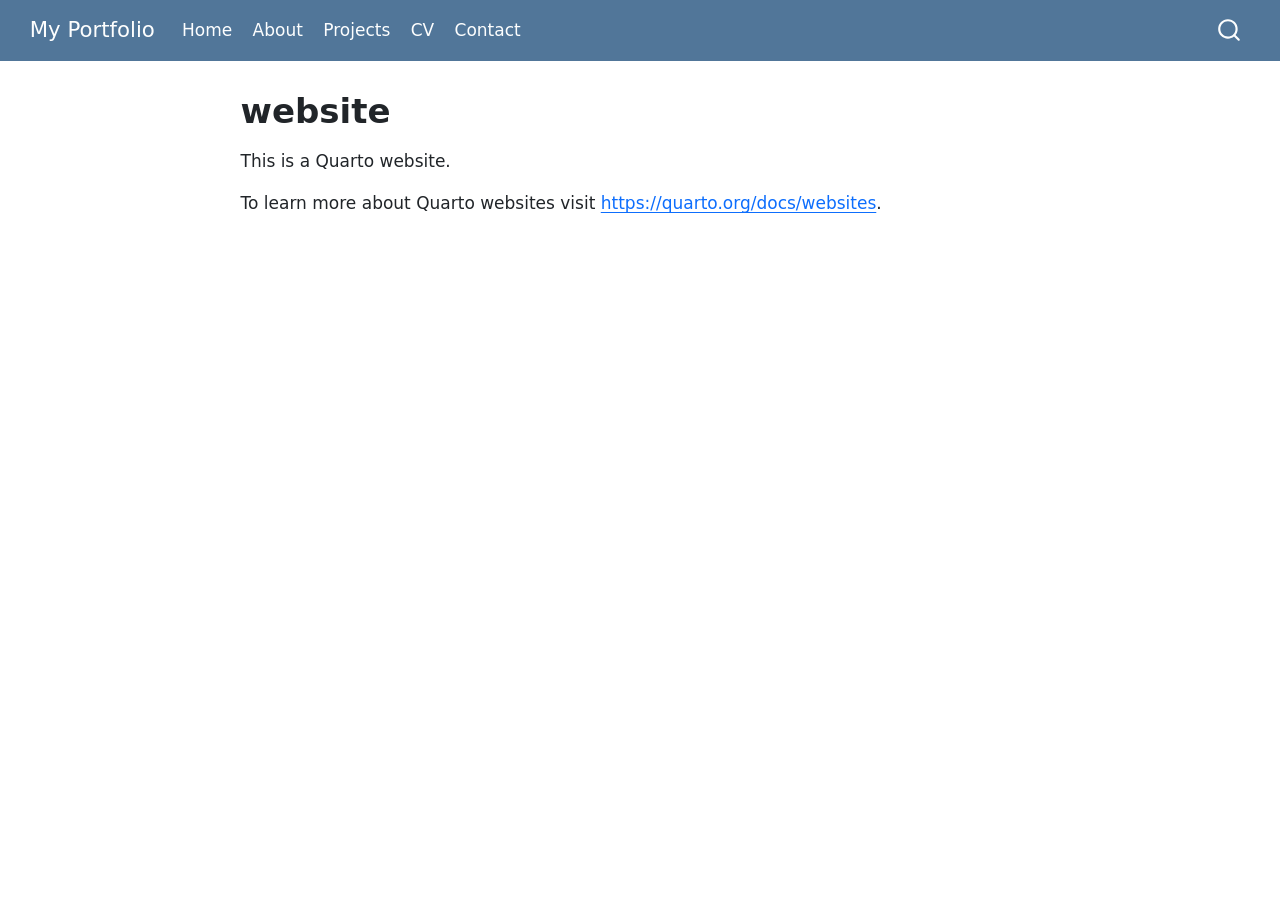
==== docs/index.html @ 173b0ea0 "update after fix" ====
<!DOCTYPE html>
<html xmlns="http://www.w3.org/1999/xhtml" lang="en" xml:lang="en"><head>

<meta charset="utf-8">
<meta name="generator" content="quarto-1.9.33">

<meta name="viewport" content="width=device-width, initial-scale=1.0, user-scalable=yes">


<title>website – My Portfolio</title>
<style>
/* Default styles provided by pandoc.
** See https://pandoc.org/MANUAL.html#variables-for-html for config info.
*/
code{white-space: pre-wrap;}
span.smallcaps{font-variant: small-caps;}
div.columns{display: flex; gap: min(4vw, 1.5em);}
div.column{flex: auto; overflow-x: auto;}
div.hanging-indent{margin-left: 1.5em; text-indent: -1.5em;}
ul.task-list{list-style: none;}
ul.task-list li input[type="checkbox"] {
  width: 0.8em;
  margin: 0 0.8em 0.2em -1em; /* quarto-specific, see https://github.com/quarto-dev/quarto-cli/issues/4556 */ 
  vertical-align: middle;
}
</style>


<script src="site_libs/quarto-nav/quarto-nav.js"></script>
<script src="site_libs/quarto-nav/headroom.min.js"></script>
<script src="site_libs/clipboard/clipboard.min.js"></script>
<script src="site_libs/quarto-search/autocomplete.umd.js"></script>
<script src="site_libs/quarto-search/fuse.min.js"></script>
<script src="site_libs/quarto-search/quarto-search.js"></script>
<meta name="quarto:offset" content="./">
<script src="site_libs/quarto-html/quarto.js" type="module"></script>
<script src="site_libs/quarto-html/tabsets/tabsets.js" type="module"></script>
<script src="site_libs/quarto-html/popper.min.js"></script>
<script src="site_libs/quarto-html/tippy.umd.min.js"></script>
<script src="site_libs/quarto-html/anchor.min.js"></script>
<link href="site_libs/quarto-html/tippy.css" rel="stylesheet">
<link href="site_libs/quarto-html/quarto-syntax-highlighting-6d4e4c6c342646cac9792aff734a6985.css" rel="stylesheet" id="quarto-text-highlighting-styles">
<script src="site_libs/bootstrap/bootstrap.min.js"></script>
<link href="site_libs/bootstrap/bootstrap-icons.css" rel="stylesheet">
<link href="site_libs/bootstrap/bootstrap-ece42c8223ec2bf36298a08f122c9a68.min.css" rel="stylesheet" append-hash="true" id="quarto-bootstrap" data-mode="light">
<script id="quarto-search-options" type="application/json">{
  "location": "navbar",
  "copy-button": false,
  "collapse-after": 3,
  "panel-placement": "end",
  "type": "overlay",
  "limit": 50,
  "keyboard-shortcut": [
    "f",
    "/",
    "s"
  ],
  "show-item-context": false,
  "language": {
    "search-no-results-text": "No results",
    "search-matching-documents-text": "matching documents",
    "search-copy-link-title": "Copy link to search",
    "search-hide-matches-text": "Hide additional matches",
    "search-more-match-text": "more match in this document",
    "search-more-matches-text": "more matches in this document",
    "search-clear-button-title": "Clear",
    "search-text-placeholder": "",
    "search-detached-cancel-button-title": "Cancel",
    "search-submit-button-title": "Submit",
    "search-label": "Search"
  }
}</script>


</head>

<body class="nav-fixed fullcontent quarto-light">

<div id="quarto-search-results"></div>
  <header id="quarto-header" class="headroom fixed-top">
    <nav class="navbar navbar-expand-lg " data-bs-theme="dark">
      <div class="navbar-container container-fluid">
      <div class="navbar-brand-container mx-auto">
    <a class="navbar-brand" href="./index.html">
    <span class="navbar-title">My Portfolio</span>
    </a>
  </div>
            <div id="quarto-search" class="" title="Search"></div>
          <button class="navbar-toggler" type="button" data-bs-toggle="collapse" data-bs-target="#navbarCollapse" aria-controls="navbarCollapse" role="menu" aria-expanded="false" aria-label="Toggle navigation" onclick="if (window.quartoToggleHeadroom) { window.quartoToggleHeadroom(); }">
  <span class="navbar-toggler-icon"></span>
</button>
          <div class="collapse navbar-collapse" id="navbarCollapse">
            <ul class="navbar-nav navbar-nav-scroll me-auto">
  <li class="nav-item">
    <a class="nav-link active" href="./index.html" aria-current="page"> 
<span class="menu-text">Home</span></a>
  </li>  
  <li class="nav-item">
    <a class="nav-link" href="./about.html"> 
<span class="menu-text">About</span></a>
  </li>  
  <li class="nav-item">
    <a class="nav-link" href="./projects.html"> 
<span class="menu-text">Projects</span></a>
  </li>  
  <li class="nav-item">
    <a class="nav-link" href="./cv.html"> 
<span class="menu-text">CV</span></a>
  </li>  
  <li class="nav-item">
    <a class="nav-link" href="./contact.html"> 
<span class="menu-text">Contact</span></a>
  </li>  
</ul>
          </div> <!-- /navcollapse -->
            <div class="quarto-navbar-tools">
</div>
      </div> <!-- /container-fluid -->
    </nav>
</header>
<!-- content -->
<div id="quarto-content" class="quarto-container page-columns page-rows-contents page-layout-article page-navbar">
<!-- sidebar -->
<!-- margin-sidebar -->
    
<!-- main -->
<main class="content" id="quarto-document-content">

<header id="title-block-header" class="quarto-title-block default">
<div class="quarto-title">
<h1 class="title">website</h1>
</div>



<div class="quarto-title-meta">

    
  
    
  </div>
  


</header>


<p>This is a Quarto website.</p>
<p>To learn more about Quarto websites visit <a href="https://quarto.org/docs/websites" class="uri">https://quarto.org/docs/websites</a>.</p>



</main> <!-- /main -->
<script id="quarto-html-after-body" type="application/javascript">
  window.document.addEventListener("DOMContentLoaded", function (event) {
    const icon = "";
    const anchorJS = new window.AnchorJS();
    anchorJS.options = {
      placement: 'right',
      icon: icon
    };
    anchorJS.add('.anchored');
    const isCodeAnnotation = (el) => {
      for (const clz of el.classList) {
        if (clz.startsWith('code-annotation-')) {                     
          return true;
        }
      }
      return false;
    }
    const onCopySuccess = function(e) {
      // button target
      const button = e.trigger;
      // don't keep focus
      button.blur();
      // flash "checked"
      button.classList.add('code-copy-button-checked');
      var currentTitle = button.getAttribute("title");
      button.setAttribute("title", "Copied!");
      let tooltip;
      if (window.bootstrap) {
        button.setAttribute("data-bs-toggle", "tooltip");
        button.setAttribute("data-bs-placement", "left");
        button.setAttribute("data-bs-title", "Copied!");
        tooltip = new bootstrap.Tooltip(button, 
          { trigger: "manual", 
            customClass: "code-copy-button-tooltip",
            offset: [0, -8]});
        tooltip.show();    
      }
      setTimeout(function() {
        if (tooltip) {
          tooltip.hide();
          button.removeAttribute("data-bs-title");
          button.removeAttribute("data-bs-toggle");
          button.removeAttribute("data-bs-placement");
        }
        button.setAttribute("title", currentTitle);
        button.classList.remove('code-copy-button-checked');
      }, 1000);
      // clear code selection
      e.clearSelection();
    }
    const getTextToCopy = function(trigger) {
      const outerScaffold = trigger.parentElement.cloneNode(true);
      const codeEl = outerScaffold.querySelector('code');
      for (const childEl of codeEl.children) {
        if (isCodeAnnotation(childEl)) {
          childEl.remove();
        }
      }
      return codeEl.innerText;
    }
    const clipboard = new window.ClipboardJS('.code-copy-button:not([data-in-quarto-modal])', {
      text: getTextToCopy
    });
    clipboard.on('success', onCopySuccess);
    if (window.document.getElementById('quarto-embedded-source-code-modal')) {
      const clipboardModal = new window.ClipboardJS('.code-copy-button[data-in-quarto-modal]', {
        text: getTextToCopy,
        container: window.document.getElementById('quarto-embedded-source-code-modal')
      });
      clipboardModal.on('success', onCopySuccess);
    }
      var localhostRegex = new RegExp(/^(?:http|https):\/\/localhost\:?[0-9]*\//);
      var mailtoRegex = new RegExp(/^mailto:/);
        var filterRegex = new RegExp('/' + window.location.host + '/');
      var isInternal = (href) => {
          return filterRegex.test(href) || localhostRegex.test(href) || mailtoRegex.test(href);
      }
      // Inspect non-navigation links and adorn them if external
     var links = window.document.querySelectorAll('a[href]:not(.nav-link):not(.navbar-brand):not(.toc-action):not(.sidebar-link):not(.sidebar-item-toggle):not(.pagination-link):not(.no-external):not([aria-hidden]):not(.dropdown-item):not(.quarto-navigation-tool):not(.about-link)');
      for (var i=0; i<links.length; i++) {
        const link = links[i];
        if (!isInternal(link.href)) {
          // undo the damage that might have been done by quarto-nav.js in the case of
          // links that we want to consider external
          if (link.dataset.originalHref !== undefined) {
            link.href = link.dataset.originalHref;
          }
        }
      }
    function tippyHover(el, contentFn, onTriggerFn, onUntriggerFn) {
      const config = {
        allowHTML: true,
        maxWidth: 500,
        delay: 100,
        arrow: false,
        appendTo: function(el) {
            return el.parentElement;
        },
        interactive: true,
        interactiveBorder: 10,
        theme: 'quarto',
        placement: 'bottom-start',
      };
      if (contentFn) {
        config.content = contentFn;
      }
      if (onTriggerFn) {
        config.onTrigger = onTriggerFn;
      }
      if (onUntriggerFn) {
        config.onUntrigger = onUntriggerFn;
      }
      window.tippy(el, config); 
    }
    const noterefs = window.document.querySelectorAll('a[role="doc-noteref"]');
    for (var i=0; i<noterefs.length; i++) {
      const ref = noterefs[i];
      tippyHover(ref, function() {
        // use id or data attribute instead here
        let href = ref.getAttribute('data-footnote-href') || ref.getAttribute('href');
        try { href = new URL(href).hash; } catch {}
        const id = href.replace(/^#\/?/, "");
        const note = window.document.getElementById(id);
        if (note) {
          return note.innerHTML;
        } else {
          return "";
        }
      });
    }
    const xrefs = window.document.querySelectorAll('a.quarto-xref');
    const processXRef = (id, note) => {
      // Strip column container classes
      const stripColumnClz = (el) => {
        el.classList.remove("page-full", "page-columns");
        if (el.children) {
          for (const child of el.children) {
            stripColumnClz(child);
          }
        }
      }
      stripColumnClz(note)
      if (id === null || id.startsWith('sec-')) {
        // Special case sections, only their first couple elements
        const container = document.createElement("div");
        if (note.children && note.children.length > 2) {
          container.appendChild(note.children[0].cloneNode(true));
          for (let i = 1; i < note.children.length; i++) {
            const child = note.children[i];
            if (child.tagName === "P" && child.innerText === "") {
              continue;
            } else {
              container.appendChild(child.cloneNode(true));
              break;
            }
          }
          if (window.Quarto?.typesetMath) {
            window.Quarto.typesetMath(container);
          }
          return container.innerHTML
        } else {
          if (window.Quarto?.typesetMath) {
            window.Quarto.typesetMath(note);
          }
          return note.innerHTML;
        }
      } else {
        // Remove any anchor links if they are present
        const anchorLink = note.querySelector('a.anchorjs-link');
        if (anchorLink) {
          anchorLink.remove();
        }
        if (window.Quarto?.typesetMath) {
          window.Quarto.typesetMath(note);
        }
        if (note.classList.contains("callout")) {
          return note.outerHTML;
        } else {
          return note.innerHTML;
        }
      }
    }
    for (var i=0; i<xrefs.length; i++) {
      const xref = xrefs[i];
      tippyHover(xref, undefined, function(instance) {
        instance.disable();
        let url = xref.getAttribute('href');
        let hash = undefined; 
        if (url.startsWith('#')) {
          hash = url;
        } else {
          try { hash = new URL(url).hash; } catch {}
        }
        if (hash) {
          const id = hash.replace(/^#\/?/, "");
          const note = window.document.getElementById(id);
          if (note !== null) {
            try {
              const html = processXRef(id, note.cloneNode(true));
              instance.setContent(html);
            } finally {
              instance.enable();
              instance.show();
            }
          } else {
            // See if we can fetch this
            fetch(url.split('#')[0])
            .then(res => res.text())
            .then(html => {
              const parser = new DOMParser();
              const htmlDoc = parser.parseFromString(html, "text/html");
              const note = htmlDoc.getElementById(id);
              if (note !== null) {
                const html = processXRef(id, note);
                instance.setContent(html);
              } 
            }).finally(() => {
              instance.enable();
              instance.show();
            });
          }
        } else {
          // See if we can fetch a full url (with no hash to target)
          // This is a special case and we should probably do some content thinning / targeting
          fetch(url)
          .then(res => res.text())
          .then(html => {
            const parser = new DOMParser();
            const htmlDoc = parser.parseFromString(html, "text/html");
            const note = htmlDoc.querySelector('main.content');
            if (note !== null) {
              // This should only happen for chapter cross references
              // (since there is no id in the URL)
              // remove the first header
              if (note.children.length > 0 && note.children[0].tagName === "HEADER") {
                note.children[0].remove();
              }
              const html = processXRef(null, note);
              instance.setContent(html);
            } 
          }).finally(() => {
            instance.enable();
            instance.show();
          });
        }
      }, function(instance) {
      });
    }
        let selectedAnnoteEl;
        const selectorForAnnotation = ( cell, annotation) => {
          let cellAttr = 'data-code-cell="' + cell + '"';
          let lineAttr = 'data-code-annotation="' +  annotation + '"';
          const selector = 'span[' + cellAttr + '][' + lineAttr + ']';
          return selector;
        }
        const selectCodeLines = (annoteEl) => {
          const doc = window.document;
          const targetCell = annoteEl.getAttribute("data-target-cell");
          const targetAnnotation = annoteEl.getAttribute("data-target-annotation");
          const annoteSpan = window.document.querySelector(selectorForAnnotation(targetCell, targetAnnotation));
          const lines = annoteSpan.getAttribute("data-code-lines").split(",");
          const lineIds = lines.map((line) => {
            return targetCell + "-" + line;
          })
          let top = null;
          let height = null;
          let parent = null;
          if (lineIds.length > 0) {
              //compute the position of the single el (top and bottom and make a div)
              const el = window.document.getElementById(lineIds[0]);
              top = el.offsetTop;
              height = el.offsetHeight;
              parent = el.parentElement.parentElement;
            if (lineIds.length > 1) {
              const lastEl = window.document.getElementById(lineIds[lineIds.length - 1]);
              const bottom = lastEl.offsetTop + lastEl.offsetHeight;
              height = bottom - top;
            }
            if (top !== null && height !== null && parent !== null) {
              // cook up a div (if necessary) and position it 
              let div = window.document.getElementById("code-annotation-line-highlight");
              if (div === null) {
                div = window.document.createElement("div");
                div.setAttribute("id", "code-annotation-line-highlight");
                div.style.position = 'absolute';
                parent.appendChild(div);
              }
              div.style.top = top - 2 + "px";
              div.style.height = height + 4 + "px";
              div.style.left = 0;
              let gutterDiv = window.document.getElementById("code-annotation-line-highlight-gutter");
              if (gutterDiv === null) {
                gutterDiv = window.document.createElement("div");
                gutterDiv.setAttribute("id", "code-annotation-line-highlight-gutter");
                gutterDiv.style.position = 'absolute';
                const codeCell = window.document.getElementById(targetCell);
                const gutter = codeCell.querySelector('.code-annotation-gutter');
                gutter.appendChild(gutterDiv);
              }
              gutterDiv.style.top = top - 2 + "px";
              gutterDiv.style.height = height + 4 + "px";
            }
            selectedAnnoteEl = annoteEl;
          }
        };
        const unselectCodeLines = () => {
          const elementsIds = ["code-annotation-line-highlight", "code-annotation-line-highlight-gutter"];
          elementsIds.forEach((elId) => {
            const div = window.document.getElementById(elId);
            if (div) {
              div.remove();
            }
          });
          selectedAnnoteEl = undefined;
        };
          // Handle positioning of the toggle
      window.addEventListener(
        "resize",
        throttle(() => {
          elRect = undefined;
          if (selectedAnnoteEl) {
            selectCodeLines(selectedAnnoteEl);
          }
        }, 10)
      );
      function throttle(fn, ms) {
      let throttle = false;
      let timer;
        return (...args) => {
          if(!throttle) { // first call gets through
              fn.apply(this, args);
              throttle = true;
          } else { // all the others get throttled
              if(timer) clearTimeout(timer); // cancel #2
              timer = setTimeout(() => {
                fn.apply(this, args);
                timer = throttle = false;
              }, ms);
          }
        };
      }
        // Attach click handler to the DT
        const annoteDls = window.document.querySelectorAll('dt[data-target-cell]');
        for (const annoteDlNode of annoteDls) {
          annoteDlNode.addEventListener('click', (event) => {
            const clickedEl = event.target;
            if (clickedEl !== selectedAnnoteEl) {
              unselectCodeLines();
              const activeEl = window.document.querySelector('dt[data-target-cell].code-annotation-active');
              if (activeEl) {
                activeEl.classList.remove('code-annotation-active');
              }
              selectCodeLines(clickedEl);
              clickedEl.classList.add('code-annotation-active');
            } else {
              // Unselect the line
              unselectCodeLines();
              clickedEl.classList.remove('code-annotation-active');
            }
          });
        }
    const findCites = (el) => {
      const parentEl = el.parentElement;
      if (parentEl) {
        const cites = parentEl.dataset.cites;
        if (cites) {
          return {
            el,
            cites: cites.split(' ')
          };
        } else {
          return findCites(el.parentElement)
        }
      } else {
        return undefined;
      }
    };
    var bibliorefs = window.document.querySelectorAll('a[role="doc-biblioref"]');
    for (var i=0; i<bibliorefs.length; i++) {
      const ref = bibliorefs[i];
      const citeInfo = findCites(ref);
      if (citeInfo) {
        tippyHover(citeInfo.el, function() {
          var popup = window.document.createElement('div');
          citeInfo.cites.forEach(function(cite) {
            var citeDiv = window.document.createElement('div');
            citeDiv.classList.add('hanging-indent');
            citeDiv.classList.add('csl-entry');
            var biblioDiv = window.document.getElementById('ref-' + cite);
            if (biblioDiv) {
              citeDiv.innerHTML = biblioDiv.innerHTML;
            }
            popup.appendChild(citeDiv);
          });
          return popup.innerHTML;
        });
      }
    }
  });
  </script>
</div> <!-- /content -->




</body></html>
---- docs/site_libs/quarto-html/tippy.css ----
.tippy-box[data-animation=fade][data-state=hidden]{opacity:0}[data-tippy-root]{max-width:calc(100vw - 10px)}.tippy-box{position:relative;background-color:#333;color:#fff;border-radius:4px;font-size:14px;line-height:1.4;white-space:normal;outline:0;transition-property:transform,visibility,opacity}.tippy-box[data-placement^=top]>.tippy-arrow{bottom:0}.tippy-box[data-placement^=top]>.tippy-arrow:before{bottom:-7px;left:0;border-width:8px 8px 0;border-top-color:initial;transform-origin:center top}.tippy-box[data-placement^=bottom]>.tippy-arrow{top:0}.tippy-box[data-placement^=bottom]>.tippy-arrow:before{top:-7px;left:0;border-width:0 8px 8px;border-bottom-color:initial;transform-origin:center bottom}.tippy-box[data-placement^=left]>.tippy-arrow{right:0}.tippy-box[data-placement^=left]>.tippy-arrow:before{border-width:8px 0 8px 8px;border-left-color:initial;right:-7px;transform-origin:center left}.tippy-box[data-placement^=right]>.tippy-arrow{left:0}.tippy-box[data-placement^=right]>.tippy-arrow:before{left:-7px;border-width:8px 8px 8px 0;border-right-color:initial;transform-origin:center right}.tippy-box[data-inertia][data-state=visible]{transition-timing-function:cubic-bezier(.54,1.5,.38,1.11)}.tippy-arrow{width:16px;height:16px;color:#333}.tippy-arrow:before{content:"";position:absolute;border-color:transparent;border-style:solid}.tippy-content{position:relative;padding:5px 9px;z-index:1}
---- docs/site_libs/quarto-html/quarto-syntax-highlighting-6d4e4c6c342646cac9792aff734a6985.css ----
/* quarto syntax highlight colors */
:root {
  --quarto-hl-ot-color: #003B4F;
  --quarto-hl-at-color: #657422;
  --quarto-hl-ss-color: #20794D;
  --quarto-hl-an-color: #5E5E5E;
  --quarto-hl-fu-color: #4758AB;
  --quarto-hl-st-color: #20794D;
  --quarto-hl-cf-color: #003B4F;
  --quarto-hl-op-color: #5E5E5E;
  --quarto-hl-er-color: #AD0000;
  --quarto-hl-bn-color: #AD0000;
  --quarto-hl-al-color: #AD0000;
  --quarto-hl-va-color: #111111;
  --quarto-hl-bu-color: inherit;
  --quarto-hl-ex-color: inherit;
  --quarto-hl-pp-color: #AD0000;
  --quarto-hl-in-color: #5E5E5E;
  --quarto-hl-vs-color: #20794D;
  --quarto-hl-wa-color: #5E5E5E;
  --quarto-hl-do-color: #5E5E5E;
  --quarto-hl-im-color: #00769E;
  --quarto-hl-ch-color: #20794D;
  --quarto-hl-dt-color: #AD0000;
  --quarto-hl-fl-color: #AD0000;
  --quarto-hl-co-color: #5E5E5E;
  --quarto-hl-cv-color: #5E5E5E;
  --quarto-hl-cn-color: #8f5902;
  --quarto-hl-sc-color: #5E5E5E;
  --quarto-hl-dv-color: #AD0000;
  --quarto-hl-kw-color: #003B4F;
}

/* other quarto variables */
:root {
  --quarto-font-monospace: SFMono-Regular, Menlo, Monaco, Consolas, "Liberation Mono", "Courier New", monospace;
}

/* syntax highlight based on Pandoc's rules */
pre > code.sourceCode > span {
  color: #003B4F;
}

code.sourceCode > span {
  color: #003B4F;
}

div.sourceCode,
div.sourceCode pre.sourceCode {
  color: #003B4F;
}

/* Normal */
code span {
  color: #003B4F;
}

/* Alert */
code span.al {
  color: #AD0000;
  font-style: inherit;
}

/* Annotation */
code span.an {
  color: #5E5E5E;
  font-style: inherit;
}

/* Attribute */
code span.at {
  color: #657422;
  font-style: inherit;
}

/* BaseN */
code span.bn {
  color: #AD0000;
  font-style: inherit;
}

/* BuiltIn */
code span.bu {
  font-style: inherit;
}

/* ControlFlow */
code span.cf {
  color: #003B4F;
  font-weight: bold;
  font-style: inherit;
}

/* Char */
code span.ch {
  color: #20794D;
  font-style: inherit;
}

/* Constant */
code span.cn {
  color: #8f5902;
  font-style: inherit;
}

/* Comment */
code span.co {
  color: #5E5E5E;
  font-style: inherit;
}

/* CommentVar */
code span.cv {
  color: #5E5E5E;
  font-style: italic;
}

/* Documentation */
code span.do {
  color: #5E5E5E;
  font-style: italic;
}

/* DataType */
code span.dt {
  color: #AD0000;
  font-style: inherit;
}

/* DecVal */
code span.dv {
  color: #AD0000;
  font-style: inherit;
}

/* Error */
code span.er {
  color: #AD0000;
  font-style: inherit;
}

/* Extension */
code span.ex {
  font-style: inherit;
}

/* Float */
code span.fl {
  color: #AD0000;
  font-style: inherit;
}

/* Function */
code span.fu {
  color: #4758AB;
  font-style: inherit;
}

/* Import */
code span.im {
  color: #00769E;
  font-style: inherit;
}

/* Information */
code span.in {
  color: #5E5E5E;
  font-style: inherit;
}

/* Keyword */
code span.kw {
  color: #003B4F;
  font-weight: bold;
  font-style: inherit;
}

/* Operator */
code span.op {
  color: #5E5E5E;
  font-style: inherit;
}

/* Other */
code span.ot {
  color: #003B4F;
  font-style: inherit;
}

/* Preprocessor */
code span.pp {
  color: #AD0000;
  font-style: inherit;
}

/* SpecialChar */
code span.sc {
  color: #5E5E5E;
  font-style: inherit;
}

/* SpecialString */
code span.ss {
  color: #20794D;
  font-style: inherit;
}

/* String */
code span.st {
  color: #20794D;
  font-style: inherit;
}

/* Variable */
code span.va {
  color: #111111;
  font-style: inherit;
}

/* VerbatimString */
code span.vs {
  color: #20794D;
  font-style: inherit;
}

/* Warning */
code span.wa {
  color: #5E5E5E;
  font-style: italic;
}

.prevent-inlining {
  content: "</";
}

/*# sourceMappingURL=96bbee688dac3e3fdada8f11ff6f21d2.css.map */
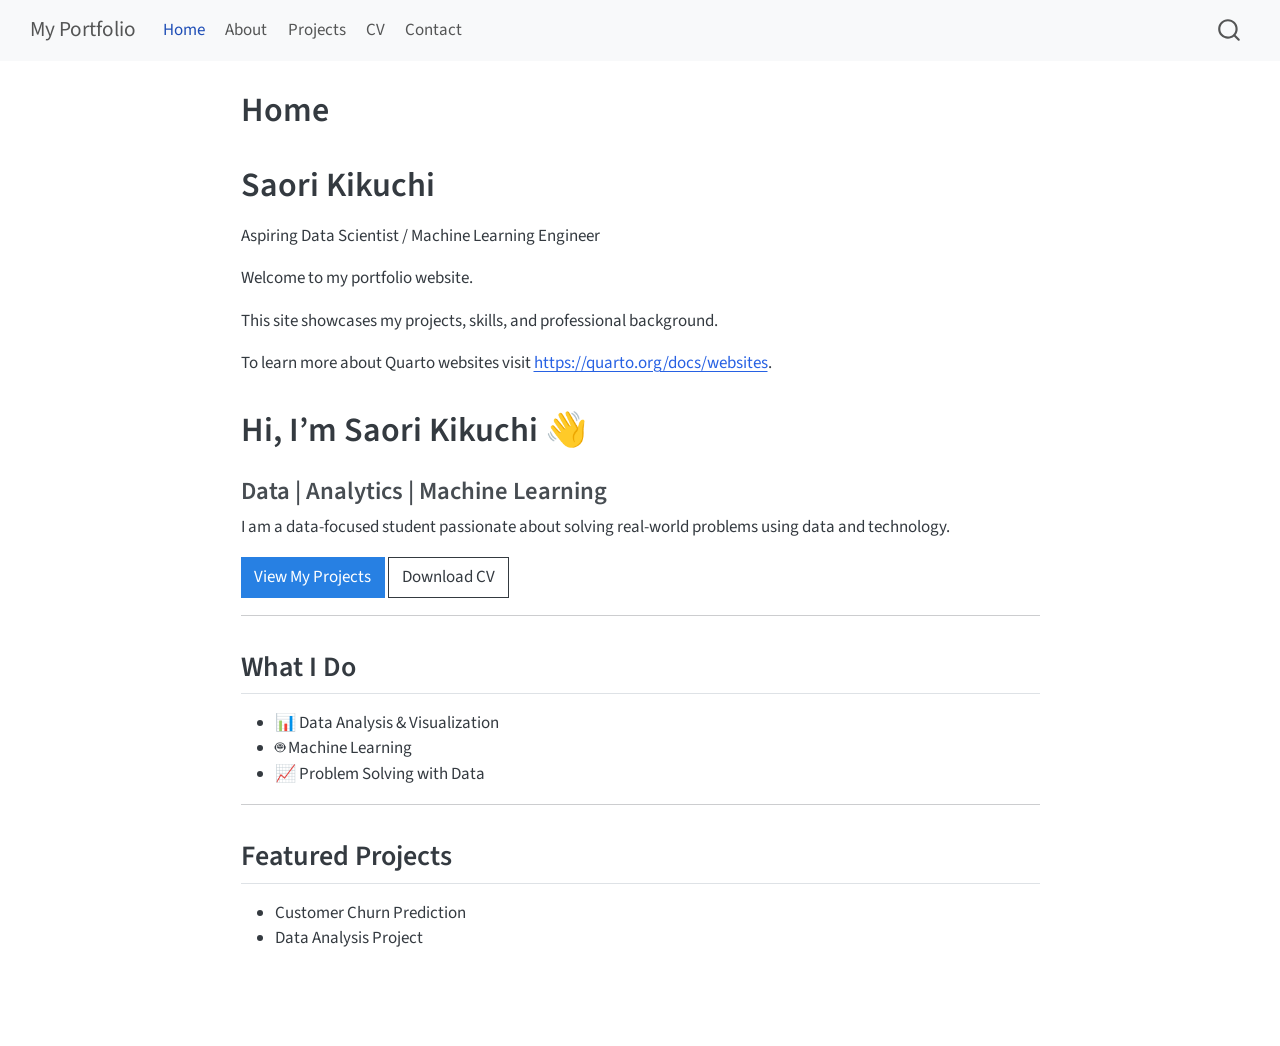
==== commit e8094973: "render site from working path" ====
--- a/docs/index.html
+++ b/docs/index.html
@@ -7,7 +7,7 @@
 <meta name="viewport" content="width=device-width, initial-scale=1.0, user-scalable=yes">
 
 
-<title>website – My Portfolio</title>
+<title>Home – My Portfolio</title>
 <style>
 /* Default styles provided by pandoc.
 ** See https://pandoc.org/MANUAL.html#variables-for-html for config info.
@@ -42,7 +42,7 @@
 <link href="site_libs/quarto-html/quarto-syntax-highlighting-6d4e4c6c342646cac9792aff734a6985.css" rel="stylesheet" id="quarto-text-highlighting-styles">
 <script src="site_libs/bootstrap/bootstrap.min.js"></script>
 <link href="site_libs/bootstrap/bootstrap-icons.css" rel="stylesheet">
-<link href="site_libs/bootstrap/bootstrap-ece42c8223ec2bf36298a08f122c9a68.min.css" rel="stylesheet" append-hash="true" id="quarto-bootstrap" data-mode="light">
+<link href="site_libs/bootstrap/bootstrap-a0f9fd0d421825b736dc1bbcbcba2219.min.css" rel="stylesheet" append-hash="true" id="quarto-bootstrap" data-mode="light">
 <script id="quarto-search-options" type="application/json">{
   "location": "navbar",
   "copy-button": false,
@@ -128,7 +128,7 @@
 
 <header id="title-block-header" class="quarto-title-block default">
 <div class="quarto-title">
-<h1 class="title">website</h1>
+<h1 class="title">Home</h1>
 </div>
 
 
@@ -145,10 +145,43 @@
 </header>
 
 
-<p>This is a Quarto website.</p>
+<section id="saori-kikuchi" class="level1">
+<h1>Saori Kikuchi</h1>
+<p>Aspiring Data Scientist / Machine Learning Engineer</p>
+<p>Welcome to my portfolio website.</p>
+<p>This site showcases my projects, skills, and professional background.</p>
 <p>To learn more about Quarto websites visit <a href="https://quarto.org/docs/websites" class="uri">https://quarto.org/docs/websites</a>.</p>
-
-
+</section>
+<section id="hi-im-saori-kikuchi" class="level1">
+<h1>Hi, I’m Saori Kikuchi 👋</h1>
+<section id="data-analytics-machine-learning" class="level3">
+<h3 class="anchored" data-anchor-id="data-analytics-machine-learning">Data | Analytics | Machine Learning</h3>
+<p>I am a data-focused student passionate about solving real-world problems using data and technology.</p>
+<p><a href="./projects.html" class="btn btn-primary">View My Projects</a> <a href="docs/CV2026.pdf" class="btn btn-outline-dark">Download CV</a></p>
+<hr>
+</section>
+<section id="what-i-do" class="level2">
+<h2 class="anchored" data-anchor-id="what-i-do">What I Do</h2>
+<ul>
+<li>📊 Data Analysis &amp; Visualization<br>
+</li>
+<li>🤖 Machine Learning<br>
+</li>
+<li>📈 Problem Solving with Data</li>
+</ul>
+<hr>
+</section>
+<section id="featured-projects" class="level2">
+<h2 class="anchored" data-anchor-id="featured-projects">Featured Projects</h2>
+<ul>
+<li>Customer Churn Prediction<br>
+</li>
+<li>Data Analysis Project</li>
+</ul>
+
+
+</section>
+</section>
 
 </main> <!-- /main -->
 <script id="quarto-html-after-body" type="application/javascript">
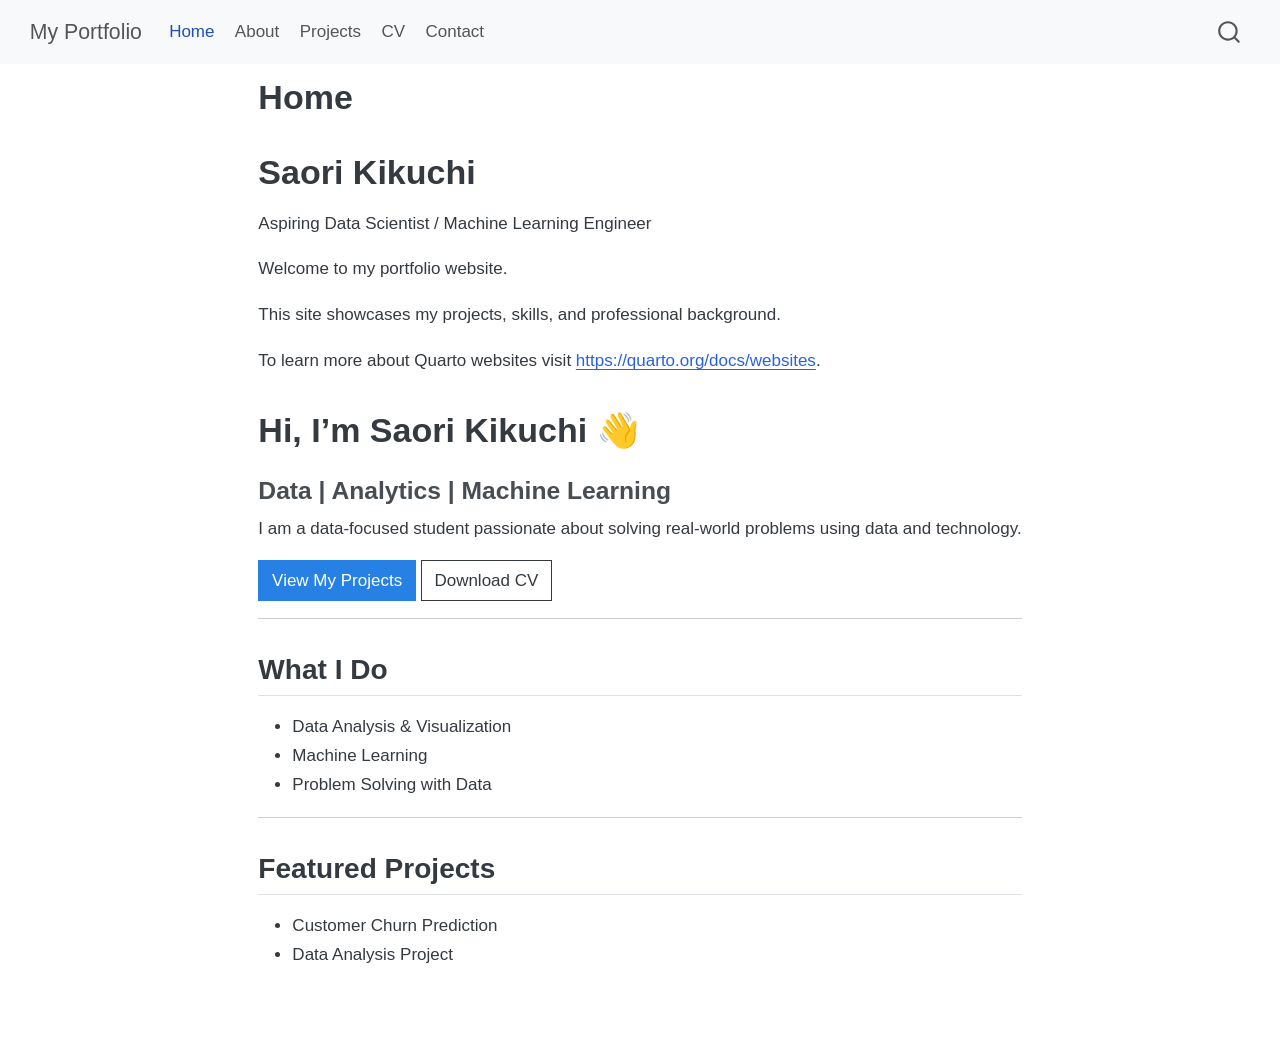
==== commit e6018c6c: "fix cv pdf resource" ====
--- a/docs/index.html
+++ b/docs/index.html
@@ -72,6 +72,7 @@
 }</script>
 
 
+<link rel="stylesheet" href="styles.css">
 </head>
 
 <body class="nav-fixed fullcontent quarto-light">
@@ -163,11 +164,11 @@
 <section id="what-i-do" class="level2">
 <h2 class="anchored" data-anchor-id="what-i-do">What I Do</h2>
 <ul>
-<li>📊 Data Analysis &amp; Visualization<br>
+<li>Data Analysis &amp; Visualization<br>
 </li>
-<li>🤖 Machine Learning<br>
+<li>Machine Learning<br>
 </li>
-<li>📈 Problem Solving with Data</li>
+<li>Problem Solving with Data</li>
 </ul>
 <hr>
 </section>
--- a/docs/styles.css
+++ b/docs/styles.css
@@ -0,0 +1,14 @@
+body {
+  font-family: Arial, sans-serif;
+  line-height: 1.7;
+}
+
+main {
+  max-width: 900px;
+  margin: auto;
+}
+
+h1, h2, h3 {
+  font-weight: 600;
+}
+
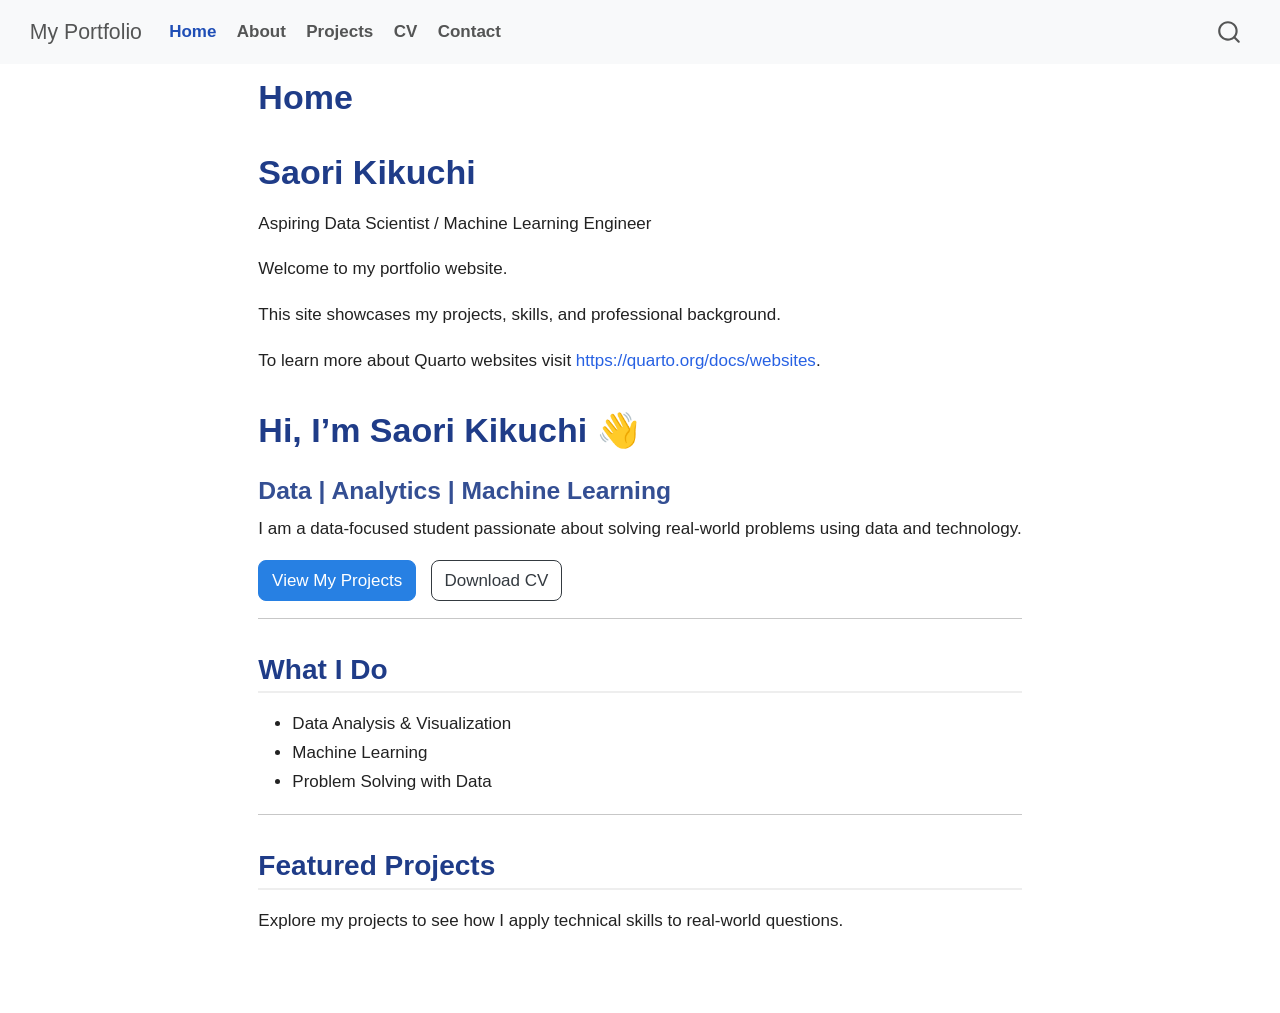
==== commit 8f205847: "update site content" ====
--- a/docs/index.html
+++ b/docs/index.html
@@ -174,11 +174,7 @@
 </section>
 <section id="featured-projects" class="level2">
 <h2 class="anchored" data-anchor-id="featured-projects">Featured Projects</h2>
-<ul>
-<li>Customer Churn Prediction<br>
-</li>
-<li>Data Analysis Project</li>
-</ul>
+<p>Explore my projects to see how I apply technical skills to real-world questions.</p>
 
 
 </section>
--- a/docs/styles.css
+++ b/docs/styles.css
@@ -1,6 +1,7 @@
 body {
-  font-family: Arial, sans-serif;
+  font-family: "Segoe UI", Arial, sans-serif;
   line-height: 1.7;
+  color: #222;
 }
 
 main {
@@ -9,6 +10,29 @@
 }
 
 h1, h2, h3 {
+  font-weight: 700;
+  color: #1f3c88;
+}
+
+h2 {
+  border-bottom: 2px solid #eee;
+  padding-bottom: 5px;
+}
+
+.navbar {
   font-weight: 600;
 }
 
+a {
+  text-decoration: none;
+}
+
+a:hover {
+  text-decoration: underline;
+}
+
+.btn {
+  margin-right: 10px;
+  border-radius: 8px;
+}
+
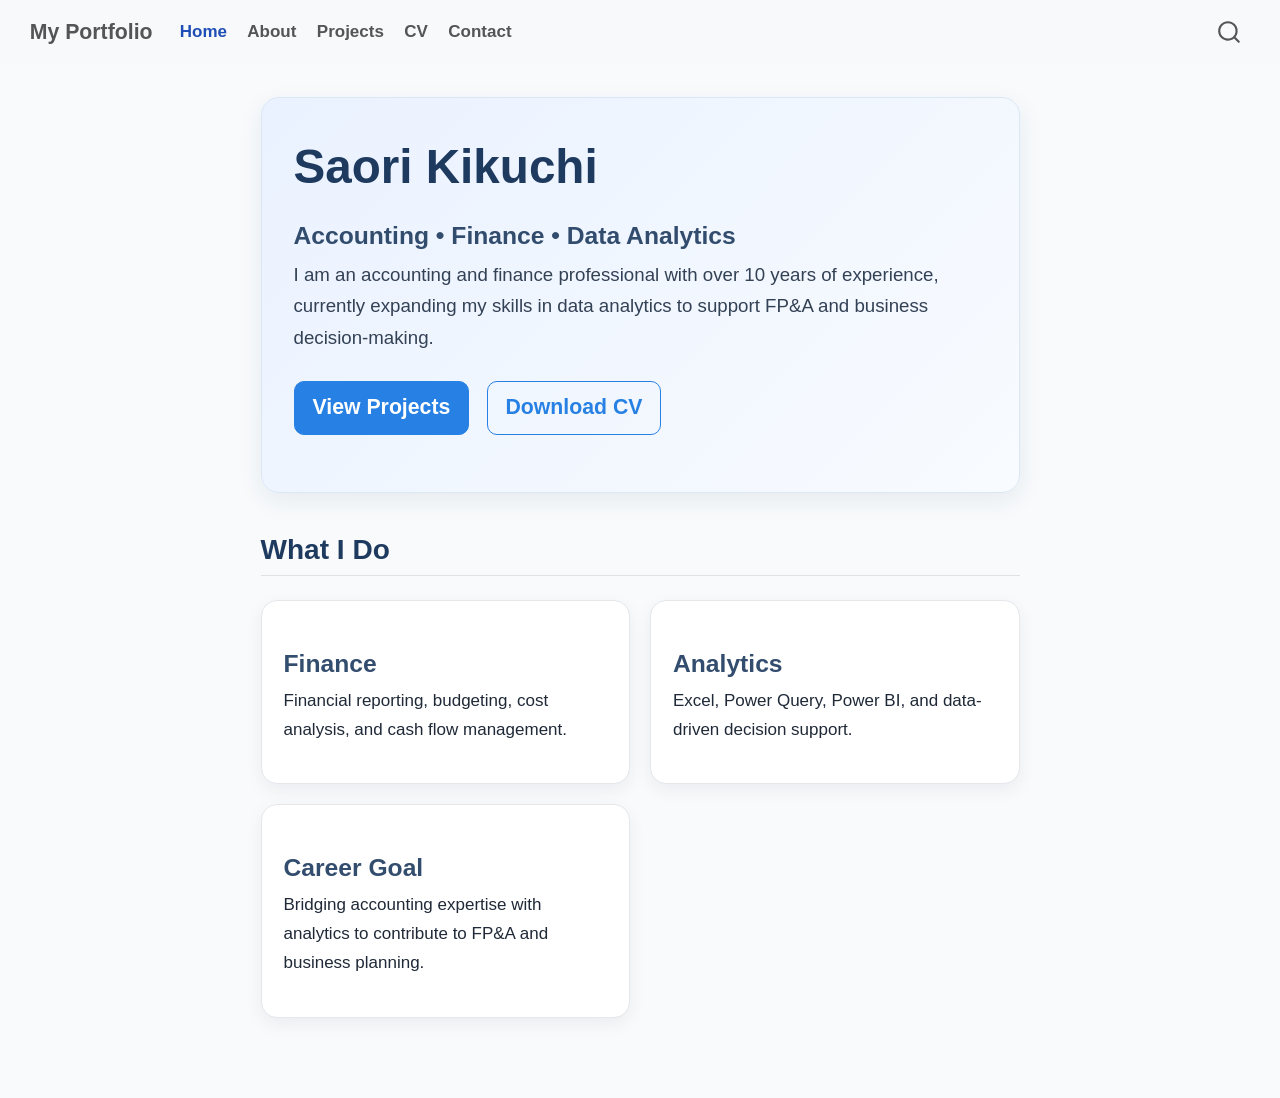
==== commit 3a15f864: "fix yaml" ====
--- a/docs/index.html
+++ b/docs/index.html
@@ -7,7 +7,7 @@
 <meta name="viewport" content="width=device-width, initial-scale=1.0, user-scalable=yes">
 
 
-<title>Home – My Portfolio</title>
+<title>My Portfolio</title>
 <style>
 /* Default styles provided by pandoc.
 ** See https://pandoc.org/MANUAL.html#variables-for-html for config info.
@@ -125,59 +125,37 @@
 <!-- margin-sidebar -->
     
 <!-- main -->
-<main class="content" id="quarto-document-content">
-
-<header id="title-block-header" class="quarto-title-block default">
-<div class="quarto-title">
-<h1 class="title">Home</h1>
-</div>
-
-
-
-<div class="quarto-title-meta">
-
-    
-  
-    
-  </div>
-  
-
-
-</header>
-
-
-<section id="saori-kikuchi" class="level1">
+<main class="content" id="quarto-document-content"><header id="title-block-header" class="quarto-title-block"></header>
+
+
+
+
+<section id="saori-kikuchi" class="level1 hero">
 <h1>Saori Kikuchi</h1>
-<p>Aspiring Data Scientist / Machine Learning Engineer</p>
-<p>Welcome to my portfolio website.</p>
-<p>This site showcases my projects, skills, and professional background.</p>
-<p>To learn more about Quarto websites visit <a href="https://quarto.org/docs/websites" class="uri">https://quarto.org/docs/websites</a>.</p>
+<section id="accounting-finance-data-analytics" class="level3">
+<h3 class="anchored" data-anchor-id="accounting-finance-data-analytics">Accounting • Finance • Data Analytics</h3>
+<p>I am an accounting and finance professional with over 10 years of experience, currently expanding my skills in data analytics to support FP&amp;A and business decision-making.</p>
+<p><a href="./projects.html" class="btn btn-primary btn-lg">View Projects</a> <a href="CV2026.pdf" class="btn btn-outline-primary btn-lg">Download CV</a></p>
 </section>
-<section id="hi-im-saori-kikuchi" class="level1">
-<h1>Hi, I’m Saori Kikuchi 👋</h1>
-<section id="data-analytics-machine-learning" class="level3">
-<h3 class="anchored" data-anchor-id="data-analytics-machine-learning">Data | Analytics | Machine Learning</h3>
-<p>I am a data-focused student passionate about solving real-world problems using data and technology.</p>
-<p><a href="./projects.html" class="btn btn-primary">View My Projects</a> <a href="docs/CV2026.pdf" class="btn btn-outline-dark">Download CV</a></p>
-<hr>
 </section>
 <section id="what-i-do" class="level2">
 <h2 class="anchored" data-anchor-id="what-i-do">What I Do</h2>
-<ul>
-<li>Data Analysis &amp; Visualization<br>
-</li>
-<li>Machine Learning<br>
-</li>
-<li>Problem Solving with Data</li>
-</ul>
-<hr>
+<div class="feature-grid">
+<section id="finance" class="level3 feature-card">
+<h3 class="anchored" data-anchor-id="finance">Finance</h3>
+<p>Financial reporting, budgeting, cost analysis, and cash flow management.</p>
 </section>
-<section id="featured-projects" class="level2">
-<h2 class="anchored" data-anchor-id="featured-projects">Featured Projects</h2>
-<p>Explore my projects to see how I apply technical skills to real-world questions.</p>
-
-
+<section id="analytics" class="level3 feature-card">
+<h3 class="anchored" data-anchor-id="analytics">Analytics</h3>
+<p>Excel, Power Query, Power BI, and data-driven decision support.</p>
 </section>
+<section id="career-goal" class="level3 feature-card">
+<h3 class="anchored" data-anchor-id="career-goal">Career Goal</h3>
+<p>Bridging accounting expertise with analytics to contribute to FP&amp;A and business planning.</p>
+</section>
+</div>
+
+
 </section>
 
 </main> <!-- /main -->
--- a/docs/styles.css
+++ b/docs/styles.css
@@ -1,26 +1,37 @@
 body {
   font-family: "Segoe UI", Arial, sans-serif;
   line-height: 1.7;
-  color: #222;
+  color: #1f2937;
+  background-color: #f8fafc;
 }
 
 main {
-  max-width: 900px;
+  max-width: 980px;
   margin: auto;
+  padding: 20px;
 }
 
 h1, h2, h3 {
   font-weight: 700;
-  color: #1f3c88;
+  color: #1e3a5f;
+}
+
+h1 {
+  font-size: 2.8rem;
+  margin-bottom: 0.5rem;
 }
 
 h2 {
-  border-bottom: 2px solid #eee;
-  padding-bottom: 5px;
+  margin-top: 2rem;
+  margin-bottom: 1rem;
 }
 
 .navbar {
   font-weight: 600;
+}
+
+.navbar-brand {
+  font-weight: 700;
 }
 
 a {
@@ -31,8 +42,64 @@
   text-decoration: underline;
 }
 
-.btn {
-  margin-right: 10px;
-  border-radius: 8px;
+.hero {
+  background: linear-gradient(135deg, #eaf2ff, #f8fbff);
+  border: 1px solid #dbe7f5;
+  border-radius: 18px;
+  padding: 40px 32px;
+  margin: 20px 0 40px 0;
+  box-shadow: 0 8px 24px rgba(30, 58, 95, 0.08);
 }
 
+.hero h1 {
+  margin-top: 0;
+}
+
+.hero p,
+.hero .subtitle {
+  font-size: 1.1rem;
+  color: #334155;
+}
+
+.btn {
+  margin-right: 12px;
+  margin-top: 10px;
+  border-radius: 10px;
+  padding: 10px 18px;
+  font-weight: 600;
+}
+
+.feature-grid {
+  display: grid;
+  grid-template-columns: repeat(auto-fit, minmax(240px, 1fr));
+  gap: 20px;
+  margin-top: 24px;
+}
+
+.feature-card {
+  background: white;
+  border: 1px solid #e5e7eb;
+  border-radius: 16px;
+  padding: 22px;
+  box-shadow: 0 6px 18px rgba(15, 23, 42, 0.06);
+}
+
+.project-card {
+  background: white;
+  border: 1px solid #e5e7eb;
+  border-left: 6px solid #3b82f6;
+  border-radius: 16px;
+  padding: 24px;
+  margin-bottom: 24px;
+  box-shadow: 0 6px 18px rgba(15, 23, 42, 0.06);
+}
+
+.project-card h2 {
+  margin-top: 0;
+  margin-bottom: 12px;
+}
+
+ul {
+  padding-left: 1.2rem;
+}
+
